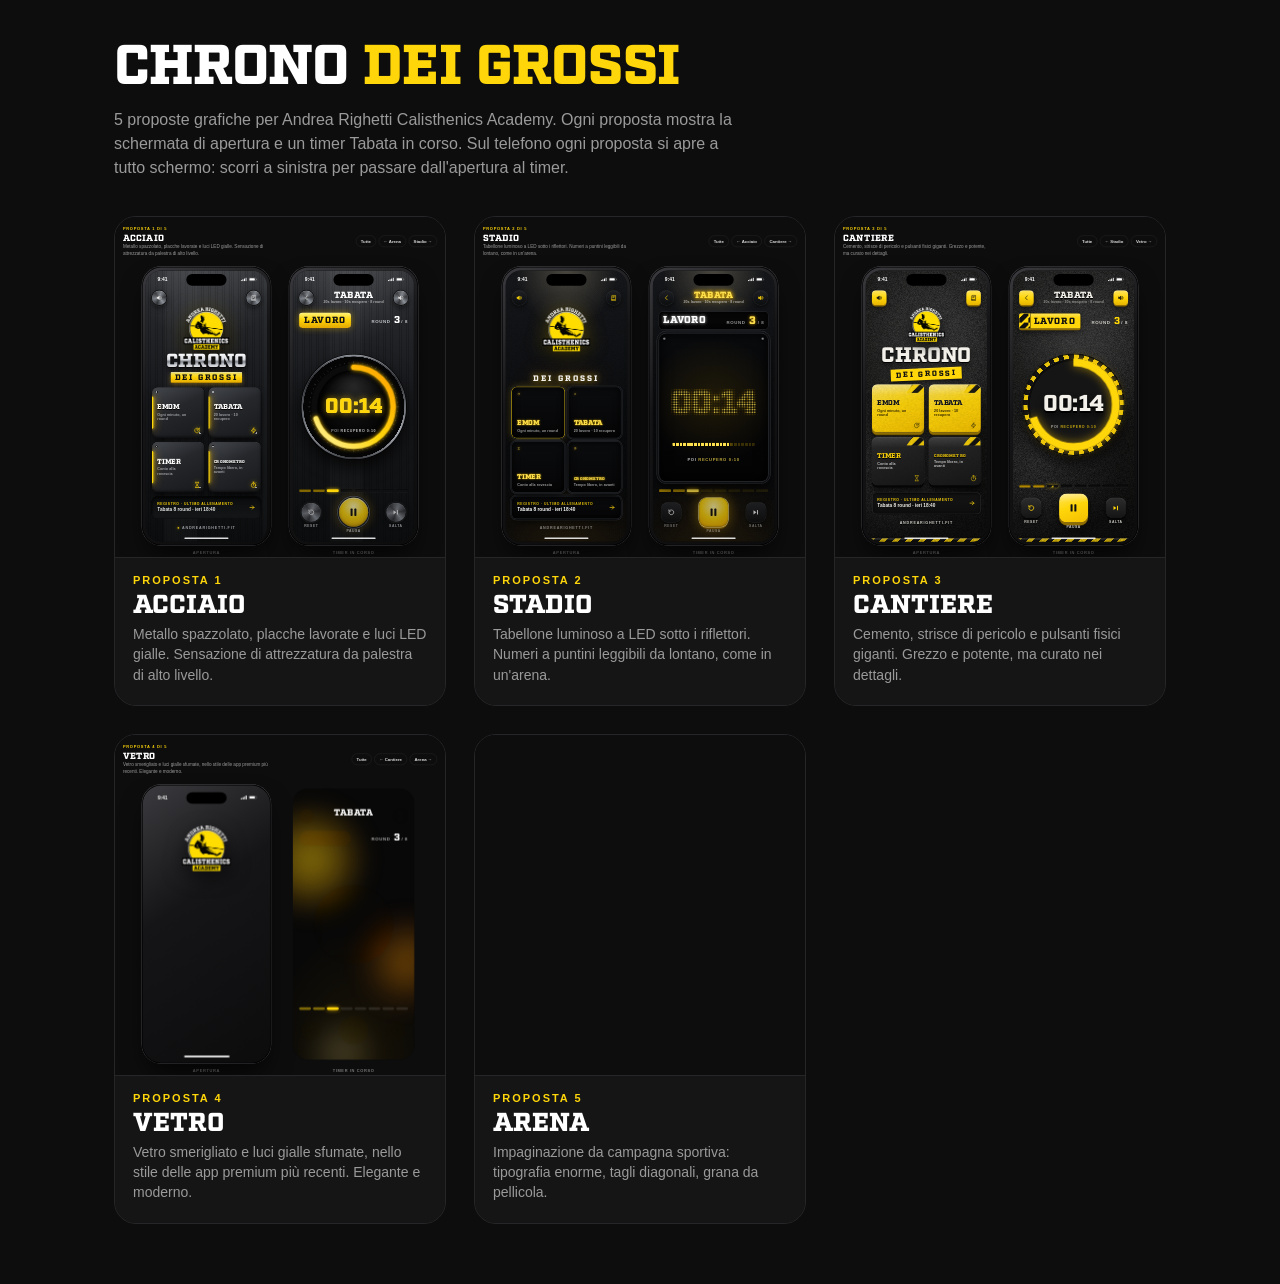
==== index.html @ 749427f4 "Add files via upload" ====
<!doctype html>
<html lang="it"><head><meta charset="utf-8">
<meta name="viewport" content="width=device-width, initial-scale=1, viewport-fit=cover">
<meta name="theme-color" content="#0a0a0a">
<title>Chrono dei Grossi proposte</title>
<link rel="preload" href="Factoria-W00-Black.ttf" as="font" type="font/ttf" crossorigin>
<link rel="stylesheet" href="base.css">
</head>
<style>
.intro { max-width: 1100px; margin: 0 auto; padding: 40px 24px 8px; }
.intro h1 { font: 400 clamp(34px, 6vw, 56px)/1 "Factoria", serif; }
.intro h1 span { color: var(--y); }
.intro p { color: #9a9a9a; margin-top: 12px; line-height: 1.5; max-width: 620px; }
.grid { max-width: 1100px; margin: 0 auto; padding: 28px 24px 60px; display: grid; grid-template-columns: repeat(auto-fill, minmax(330px, 1fr)); gap: 28px; }
.card { display: flex; flex-direction: column; border-radius: 22px; overflow: hidden; background: #151516; border: 1px solid #262628; transition: border-color .2s, transform .2s; }
.card:hover { border-color: var(--y); transform: translateY(-3px); }
.card-prev { height: 340px; overflow: hidden; display: flex; justify-content: center; background: #0d0d0e; }
.card iframe { flex: 0 0 auto; width: 1000px; height: 1030px; border: 0; transform: scale(.33); transform-origin: 50% 0; margin: 0 -335px; pointer-events: none; background: #0d0d0e; }
.card-txt { display: flex; flex-direction: column; gap: 6px; padding: 16px 18px 20px; border-top: 1px solid #262628; position: relative; background: #151516; }
.card-txt small { font: 700 11px var(--sans); letter-spacing: .18em; color: var(--y); }
.card-txt b { font: 400 26px/1 "Factoria", serif; }
.card-txt em { font-style: normal; color: #9a9a9a; font-size: 14px; line-height: 1.45; }
</style>
<body style="overflow:auto">
<header class="intro"><h1>CHRONO <span>DEI GROSSI</span></h1><p>5 proposte grafiche per Andrea Righetti Calisthenics Academy. Ogni proposta mostra la schermata di apertura e un timer Tabata in corso. Sul telefono ogni proposta si apre a tutto schermo: scorri a sinistra per passare dall'apertura al timer.</p></header>
<main class="grid"><a class="card" href="1-acciaio.html"><span class="card-prev"><iframe src="1-acciaio.html" tabindex="-1" loading="lazy" title="Acciaio"></iframe></span><span class="card-txt"><small>PROPOSTA 1</small><b>ACCIAIO</b><em>Metallo spazzolato, placche lavorate e luci LED gialle. Sensazione di attrezzatura da palestra di alto livello.</em></span></a><a class="card" href="2-stadio.html"><span class="card-prev"><iframe src="2-stadio.html" tabindex="-1" loading="lazy" title="Stadio"></iframe></span><span class="card-txt"><small>PROPOSTA 2</small><b>STADIO</b><em>Tabellone luminoso a LED sotto i riflettori. Numeri a puntini leggibili da lontano, come in un'arena.</em></span></a><a class="card" href="3-cantiere.html"><span class="card-prev"><iframe src="3-cantiere.html" tabindex="-1" loading="lazy" title="Cantiere"></iframe></span><span class="card-txt"><small>PROPOSTA 3</small><b>CANTIERE</b><em>Cemento, strisce di pericolo e pulsanti fisici giganti. Grezzo e potente, ma curato nei dettagli.</em></span></a><a class="card" href="4-vetro.html"><span class="card-prev"><iframe src="4-vetro.html" tabindex="-1" loading="lazy" title="Vetro"></iframe></span><span class="card-txt"><small>PROPOSTA 4</small><b>VETRO</b><em>Vetro smerigliato e luci gialle sfumate, nello stile delle app premium più recenti. Elegante e moderno.</em></span></a><a class="card" href="5-arena.html"><span class="card-prev"><iframe src="5-arena.html" tabindex="-1" loading="lazy" title="Arena"></iframe></span><span class="card-txt"><small>PROPOSTA 5</small><b>ARENA</b><em>Impaginazione da campagna sportiva: tipografia enorme, tagli diagonali, grana da pellicola.</em></span></a></main>
</body></html>
---- base.css ----
/* Base comune alle 5 proposte: visore (cornici telefono) + struttura fluida delle schermate */
@font-face {
  font-family: "Factoria";
  src: url("Factoria-W00-Black.ttf") format("truetype");
  font-display: block;
}

:root {
  --y: #ffd60a;
  --y2: #ffb800;
  --k: #0a0a0a;
  --sans: -apple-system, BlinkMacSystemFont, "SF Pro Text", Roboto, "Segoe UI", sans-serif;
  --sat: 54px;              /* spazio sicuro in alto (desktop: finta isola) */
  --sab: 28px;              /* spazio sicuro in basso (desktop: barra home) */
  --gut: 5.2cqw;            /* margine laterale */
}

* { box-sizing: border-box; margin: 0; padding: 0; }
html, body { height: 100%; }
body {
  background: #0d0d0e;
  color: #fff;
  font-family: var(--sans);
  -webkit-font-smoothing: antialiased;
  -webkit-tap-highlight-color: transparent;
}
a { color: inherit; text-decoration: none; }
button { font: inherit; color: inherit; background: none; border: 0; cursor: pointer; }
svg { display: block; }

/* ---------- Visore ---------- */
.viewer-head {
  display: flex; align-items: center; justify-content: space-between; gap: 16px;
  max-width: 1000px; margin: 0 auto; padding: 28px 24px 8px;
}
.viewer-head h1 { font: 400 28px/1 "Factoria", serif; letter-spacing: .02em; }
.viewer-head h1 small { display: block; font: 600 12px/1.4 var(--sans); letter-spacing: .18em; color: var(--y); margin-bottom: 6px; }
.viewer-head p { font-size: 14px; color: #9a9a9a; max-width: 440px; line-height: 1.45; }
.viewer-nav { display: flex; gap: 8px; }
.viewer-nav a {
  font: 600 13px var(--sans); padding: 9px 14px; border-radius: 999px;
  border: 1px solid #333; color: #ddd;
}
.viewer-nav a:hover { border-color: var(--y); color: var(--y); }

.stage {
  display: flex; gap: 56px; justify-content: center; align-items: flex-start;
  padding: 24px 24px 48px;
}
.device-wrap { display: flex; flex-direction: column; align-items: center; gap: 14px; }
.caption { font: 600 12px var(--sans); letter-spacing: .16em; color: #777; text-transform: uppercase; }

.device {
  position: relative; width: 390px; height: 844px; border-radius: 58px; padding: 11px;
  background: linear-gradient(145deg, #3b3b3f, #151517 40%, #0c0c0d);
  box-shadow: 0 0 0 1.5px #4a4a4e, 0 40px 80px -20px rgba(0,0,0,.8), inset 0 0 0 2px #000;
}
.screen {
  position: relative; width: 100%; height: 100%; border-radius: 47px; overflow: hidden;
  container-type: size; isolation: isolate; background: var(--k);
}

/* finta barra di stato / isola / barra home (solo nel visore desktop) */
.sbar {
  position: absolute; z-index: 50; top: 0; left: 0; right: 0; height: 50px;
  display: flex; justify-content: space-between; align-items: center; padding: 4px 30px 0 36px;
  font: 600 15px var(--sans); pointer-events: none;
}
.sbar .ic { display: flex; gap: 6px; align-items: center; }
.island {
  position: absolute; z-index: 51; top: 11px; left: 50%; translate: -50% 0;
  width: 122px; height: 35px; border-radius: 20px; background: #000;
}
.homebar {
  position: absolute; z-index: 51; bottom: 8px; left: 50%; translate: -50% 0;
  width: 134px; height: 5px; border-radius: 3px; background: rgba(255,255,255,.85);
}

/* Sul telefono vero: schermate a tutto schermo, scorrimento orizzontale tra Home e Timer */
@media (max-width: 600px) {
  :root {
    --sat: calc(env(safe-area-inset-top, 0px) + 12px);
    --sab: calc(env(safe-area-inset-bottom, 0px) + 12px);
  }
  body { overflow: hidden; }
  .viewer-head, .caption, .sbar, .island, .homebar { display: none; }
  .stage {
    height: 100dvh; padding: 0; gap: 0; justify-content: flex-start; align-items: stretch;
    overflow-x: auto; overflow-y: hidden; scroll-snap-type: x mandatory; scrollbar-width: none;
  }
  .stage::-webkit-scrollbar { display: none; }
  .device-wrap { flex: 0 0 100vw; scroll-snap-align: start; }
  .device { width: 100vw; height: 100dvh; border-radius: 0; padding: 0; background: none; box-shadow: none; }
  .screen { border-radius: 0; }
}

/* ---------- Struttura fluida delle schermate ---------- */
.bg, .fx { position: absolute; inset: 0; pointer-events: none; }
.bg { z-index: 0; }
.fx { z-index: 1; }
.ui {
  position: absolute; inset: 0; z-index: 2;
  display: flex; flex-direction: column; min-height: 0;
  padding: var(--sat) var(--gut) var(--sab);
}
.deco { display: none; }

.top { flex: 0 0 auto; display: flex; align-items: center; justify-content: space-between; gap: 3cqw; height: max(48px, 7cqh); }
.icon-btn { width: max(44px, 11cqw); height: max(44px, 11cqw); display: grid; place-items: center; border-radius: 50%; flex: 0 0 auto; }
.icon-btn svg { width: 46%; height: 46%; }

/* Home */
.brand { flex: 1.15 1 0; min-height: 0; display: flex; flex-direction: column; align-items: center; justify-content: center; gap: 1.2cqh; }
.logo { height: min(19cqh, 44cqw); width: auto; min-height: 0; object-fit: contain; }
.title { display: flex; flex-direction: column; align-items: center; line-height: .9; text-align: center; }
.t1 { font: 400 min(15.5cqw, 7.4cqh)/.9 "Factoria", serif; letter-spacing: .01em; }
.t2 { font: 400 min(6.2cqw, 3cqh)/1 "Factoria", serif; letter-spacing: .22em; margin-top: .8cqh; }

.modes { flex: 1.6 1 0; min-height: 0; display: grid; grid-template-columns: 1fr 1fr; grid-template-rows: 1fr 1fr; gap: min(3.4cqw, 1.6cqh); margin-top: 1.6cqh; }
.mode { position: relative; min-height: 0; container-type: inline-size; display: flex; flex-direction: column; justify-content: flex-end; padding: min(4.4cqw, 2.2cqh); overflow: hidden; }
.mode-ico { position: absolute; top: 9cqi; right: 9cqi; width: min(17cqi, 4.4cqh); height: min(17cqi, 4.4cqh); }
.mode-ico svg { width: 100%; height: 100%; }
.mode-name { font: 400 min(16cqi, 4.1cqh)/1 "Factoria", serif; letter-spacing: .02em; white-space: nowrap; }
.mode-sub { font: 600 max(11px, min(6.8cqi, 1.6cqh))/1.2 var(--sans); margin-top: .7cqh; opacity: .7; letter-spacing: .02em; }
.m-crono .mode-name { font-size: min(10.4cqi, 3.2cqh); }
.mode-idx, .mode-go { display: none; }

.last { flex: 0 0 auto; display: flex; align-items: center; justify-content: space-between; gap: 3cqw; margin-top: min(3.4cqw, 1.6cqh); min-height: max(54px, 8.2cqh); padding: 0 min(4.4cqw, 2.2cqh); }
.last-txt { display: flex; flex-direction: column; gap: .4cqh; min-width: 0; }
.last-k { font: 700 max(10px, min(2.8cqw, 1.35cqh))/1 var(--sans); letter-spacing: .16em; text-transform: uppercase; opacity: .65; }
.last-v { font: 700 max(13px, min(3.9cqw, 1.9cqh))/1.15 var(--sans); white-space: nowrap; overflow: hidden; text-overflow: ellipsis; }
.last svg { width: max(20px, 5.5cqw); height: max(20px, 5.5cqw); flex: 0 0 auto; }

.foot { flex: 0 0 auto; display: flex; justify-content: center; padding-top: min(3cqw, 1.5cqh); }
.foot a { font: 700 max(11px, min(3cqw, 1.45cqh))/1 var(--sans); letter-spacing: .22em; padding: 1.2cqh 3cqw; }

/* Timer in corso */
.run-title { display: flex; flex-direction: column; align-items: center; min-width: 0; }
.run-mode { font: 400 min(7cqw, 3.4cqh)/1 "Factoria", serif; letter-spacing: .06em; }
.run-cfg { font: 600 max(11px, min(3cqw, 1.45cqh))/1.3 var(--sans); opacity: .6; white-space: nowrap; }
.phase-row { flex: 0 0 auto; display: flex; align-items: center; justify-content: space-between; margin-top: 2cqh; }
.phase { font: 400 min(7.6cqw, 3.7cqh)/1 "Factoria", serif; letter-spacing: .08em; padding: 1.1cqh 4cqw; }
.round { font: 700 max(12px, min(3.6cqw, 1.75cqh))/1 var(--sans); letter-spacing: .14em; }
.round b { font: 400 min(8cqw, 3.9cqh)/1 "Factoria", serif; letter-spacing: 0; margin: 0 .15em 0 .35em; }

.clock { flex: 1 1 0; min-height: 0; display: grid; place-items: center; container-type: size; }
.ring { position: relative; width: min(100cqw, 100cqh); aspect-ratio: 1; container-type: inline-size; display: grid; place-items: center; }
.ring > svg { position: absolute; inset: 0; width: 100%; height: 100%; rotate: -90deg; overflow: visible; }
.ring .track, .ring .prog { fill: none; }
.ring .prog { stroke-linecap: round; }
.digits { position: relative; display: flex; align-items: baseline; justify-content: center; font: 400 22cqw/1 "Factoria", serif; letter-spacing: .01em; }
.digits .ghost { display: none; }
.clock-sub { position: absolute; bottom: 22%; left: 0; right: 0; text-align: center; font: 700 max(11px, 4.2cqw)/1 var(--sans); letter-spacing: .16em; opacity: .75; }
.clock-sub b { font-weight: 800; }

.segments { flex: 0 0 auto; display: flex; gap: 1.6cqw; margin: 1.4cqh 0 2.2cqh; }
.segments i { flex: 1; height: max(6px, .9cqh); display: block; }

.controls { flex: 0 0 auto; display: flex; align-items: center; justify-content: space-between; padding: 0 2cqw; }
.ctl { display: flex; flex-direction: column; align-items: center; gap: .8cqh; }
.ctl .knob { width: max(56px, 16cqw); height: max(56px, 16cqw); border-radius: 50%; display: grid; place-items: center; }
.ctl .knob svg { width: 40%; height: 40%; }
.ctl span { font: 700 max(10px, min(2.8cqw, 1.35cqh))/1 var(--sans); letter-spacing: .16em; text-transform: uppercase; opacity: .7; }
.ctl-main .knob { width: max(80px, 24cqw); height: max(80px, 24cqw); }

/* Texture di grana riutilizzabile */
:root {
  --noise: url("data:image/svg+xml;utf8,<svg xmlns='http://www.w3.org/2000/svg' width='180' height='180'><filter id='n'><feTurbulence type='fractalNoise' baseFrequency='.85' numOctaves='3' stitchTiles='stitch'/><feColorMatrix values='0 0 0 0 1  0 0 0 0 1  0 0 0 0 1  0 0 0 .55 0'/></filter><rect width='100%' height='100%' filter='url(%23n)'/></svg>");
  --noise-dark: url("data:image/svg+xml;utf8,<svg xmlns='http://www.w3.org/2000/svg' width='240' height='240'><filter id='n'><feTurbulence type='fractalNoise' baseFrequency='.55' numOctaves='4' stitchTiles='stitch'/><feColorMatrix values='0 0 0 0 0  0 0 0 0 0  0 0 0 0 0  0 0 0 .9 -.1'/></filter><rect width='100%' height='100%' filter='url(%23n)'/></svg>");
}
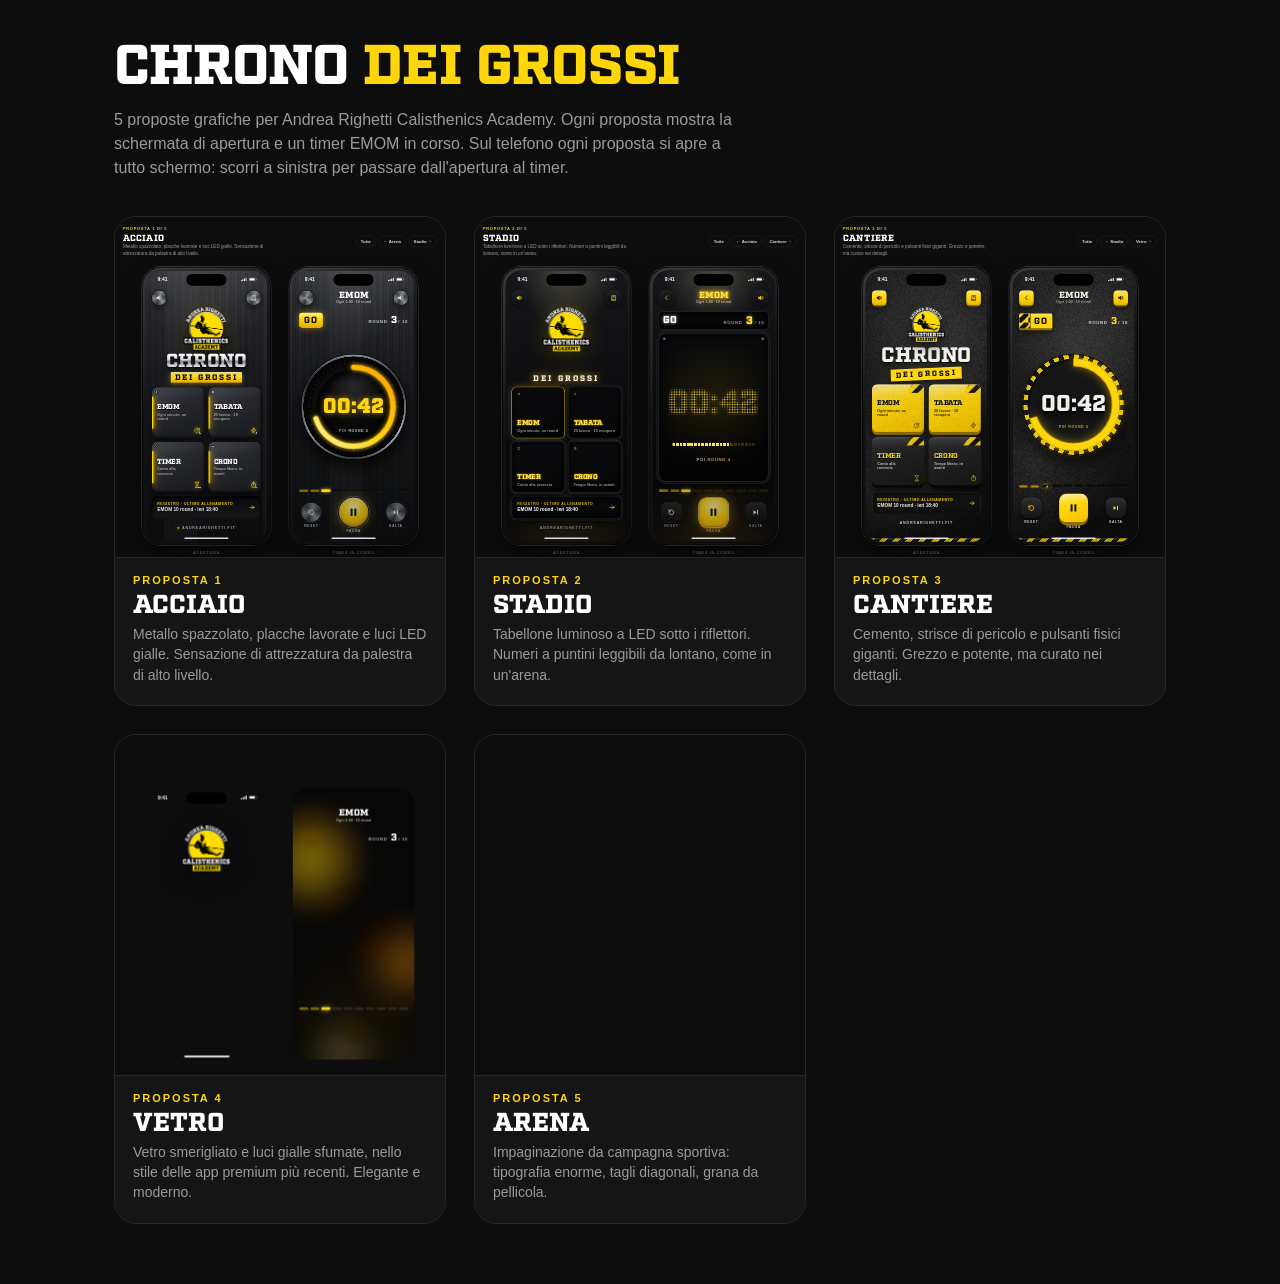
==== commit 20593369: "Esempio timer EMOM e tasto CRONO" ====
--- a/index.html
+++ b/index.html
@@ -22,6 +22,6 @@
 .card-txt em { font-style: normal; color: #9a9a9a; font-size: 14px; line-height: 1.45; }
 </style>
 <body style="overflow:auto">
-<header class="intro"><h1>CHRONO <span>DEI GROSSI</span></h1><p>5 proposte grafiche per Andrea Righetti Calisthenics Academy. Ogni proposta mostra la schermata di apertura e un timer Tabata in corso. Sul telefono ogni proposta si apre a tutto schermo: scorri a sinistra per passare dall'apertura al timer.</p></header>
+<header class="intro"><h1>CHRONO <span>DEI GROSSI</span></h1><p>5 proposte grafiche per Andrea Righetti Calisthenics Academy. Ogni proposta mostra la schermata di apertura e un timer EMOM in corso. Sul telefono ogni proposta si apre a tutto schermo: scorri a sinistra per passare dall'apertura al timer.</p></header>
 <main class="grid"><a class="card" href="1-acciaio.html"><span class="card-prev"><iframe src="1-acciaio.html" tabindex="-1" loading="lazy" title="Acciaio"></iframe></span><span class="card-txt"><small>PROPOSTA 1</small><b>ACCIAIO</b><em>Metallo spazzolato, placche lavorate e luci LED gialle. Sensazione di attrezzatura da palestra di alto livello.</em></span></a><a class="card" href="2-stadio.html"><span class="card-prev"><iframe src="2-stadio.html" tabindex="-1" loading="lazy" title="Stadio"></iframe></span><span class="card-txt"><small>PROPOSTA 2</small><b>STADIO</b><em>Tabellone luminoso a LED sotto i riflettori. Numeri a puntini leggibili da lontano, come in un'arena.</em></span></a><a class="card" href="3-cantiere.html"><span class="card-prev"><iframe src="3-cantiere.html" tabindex="-1" loading="lazy" title="Cantiere"></iframe></span><span class="card-txt"><small>PROPOSTA 3</small><b>CANTIERE</b><em>Cemento, strisce di pericolo e pulsanti fisici giganti. Grezzo e potente, ma curato nei dettagli.</em></span></a><a class="card" href="4-vetro.html"><span class="card-prev"><iframe src="4-vetro.html" tabindex="-1" loading="lazy" title="Vetro"></iframe></span><span class="card-txt"><small>PROPOSTA 4</small><b>VETRO</b><em>Vetro smerigliato e luci gialle sfumate, nello stile delle app premium più recenti. Elegante e moderno.</em></span></a><a class="card" href="5-arena.html"><span class="card-prev"><iframe src="5-arena.html" tabindex="-1" loading="lazy" title="Arena"></iframe></span><span class="card-txt"><small>PROPOSTA 5</small><b>ARENA</b><em>Impaginazione da campagna sportiva: tipografia enorme, tagli diagonali, grana da pellicola.</em></span></a></main>
 </body></html>
--- a/base.css
+++ b/base.css
@@ -122,7 +122,6 @@
 .mode-ico svg { width: 100%; height: 100%; }
 .mode-name { font: 400 min(16cqi, 4.1cqh)/1 "Factoria", serif; letter-spacing: .02em; white-space: nowrap; }
 .mode-sub { font: 600 max(11px, min(6.8cqi, 1.6cqh))/1.2 var(--sans); margin-top: .7cqh; opacity: .7; letter-spacing: .02em; }
-.m-crono .mode-name { font-size: min(10.4cqi, 3.2cqh); }
 .mode-idx, .mode-go { display: none; }
 
 .last { flex: 0 0 auto; display: flex; align-items: center; justify-content: space-between; gap: 3cqw; margin-top: min(3.4cqw, 1.6cqh); min-height: max(54px, 8.2cqh); padding: 0 min(4.4cqw, 2.2cqh); }
